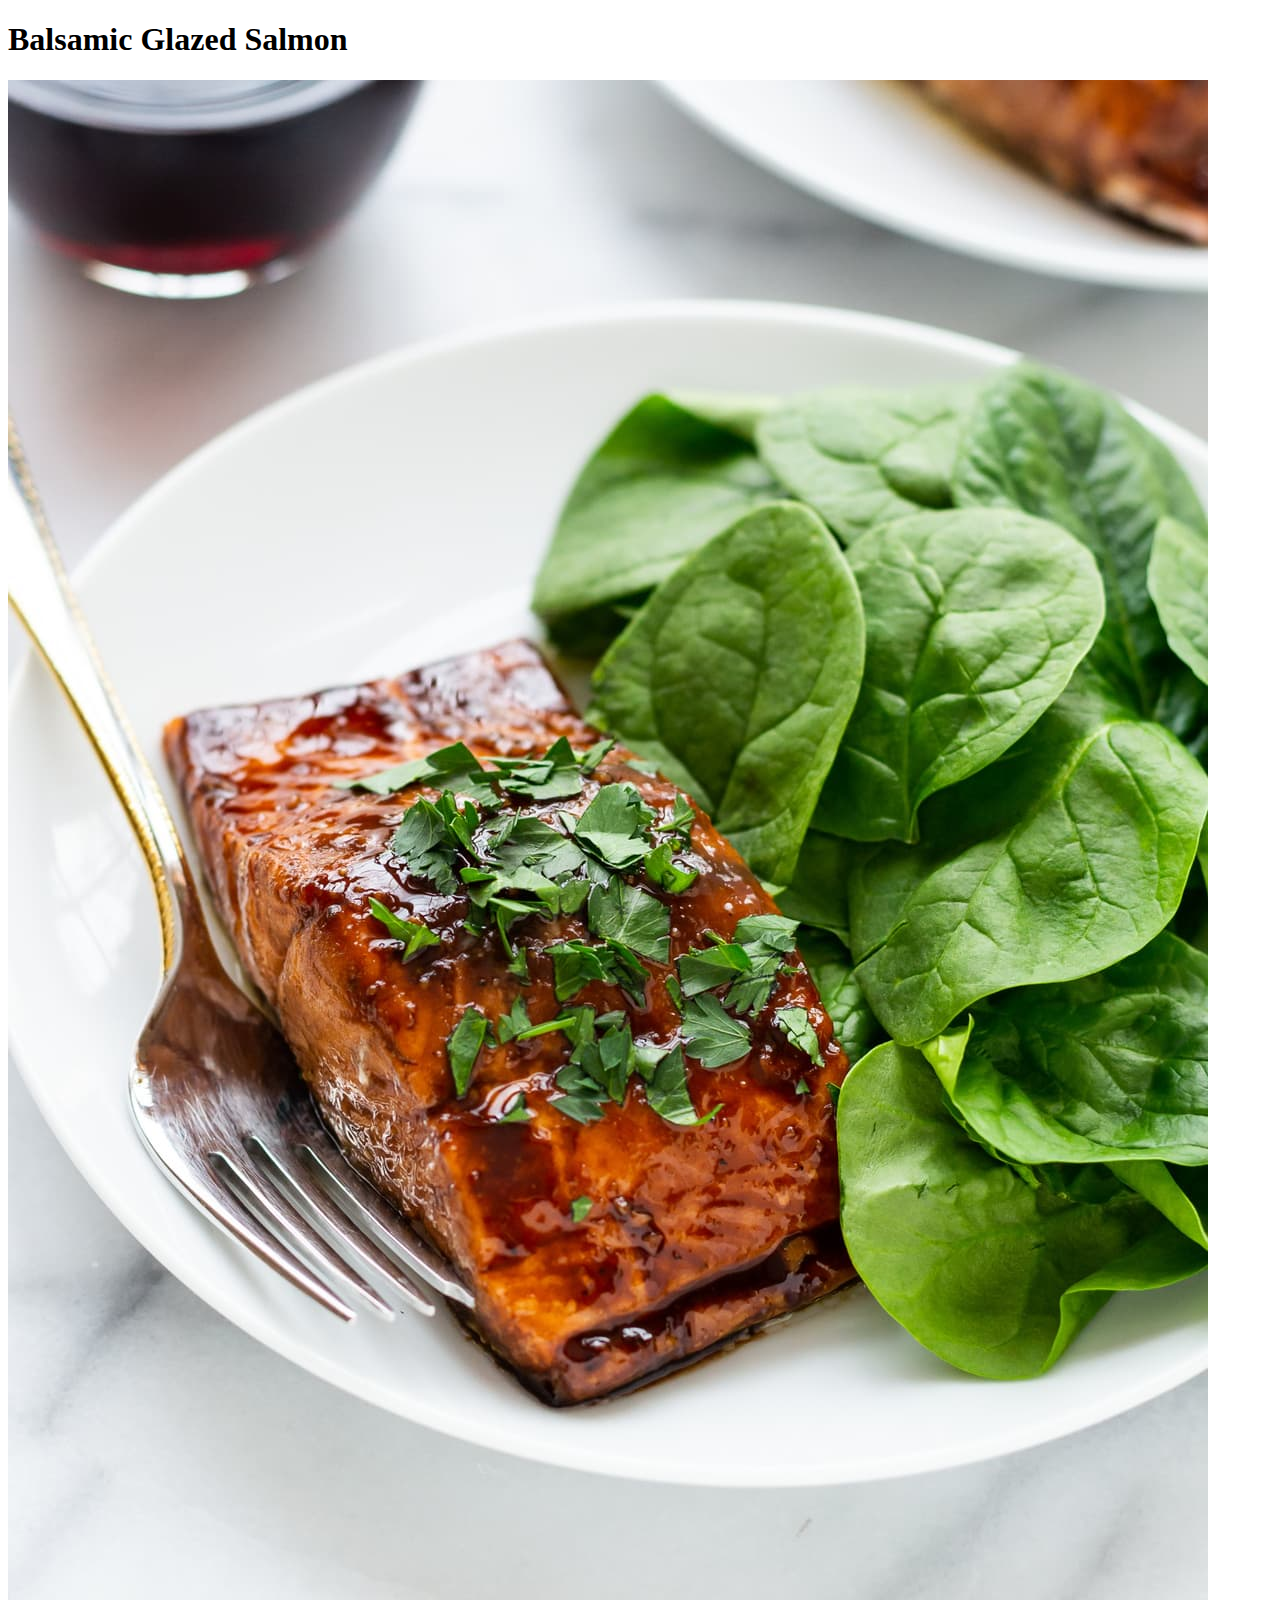
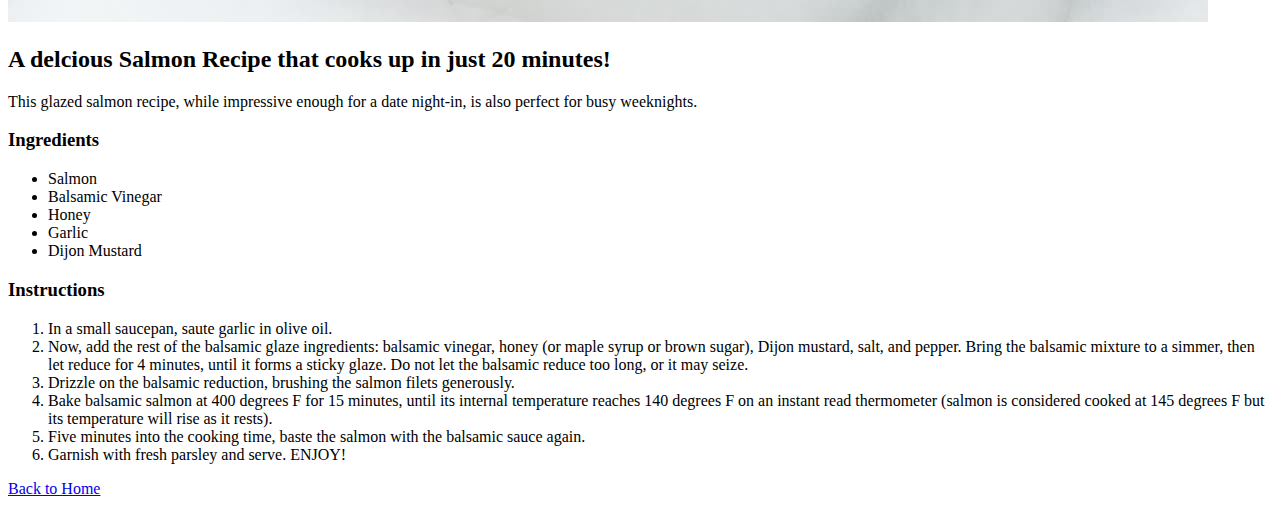
==== recipes/balsamic-glazed-salmon.html @ 47af5a81 "Made a website showing 3 recipes" ====
<!DOCTYPE html>
<html lang="en">

    <head>
        <meta charset="utf-8">
        <title>Balsamic Glazed Salmon Recipe</title>

    </head>


    <body>


        <h1>Balsamic Glazed Salmon</h1>
        <img src="../img/Perfect-Balsamic-Glazed-Salmon.-Easy-impessive-and-ready-in-20-minutes.jpg">

        <h2> A delcious Salmon Recipe that cooks up in just 20 minutes!</h2>

        <p>This glazed salmon recipe, while impressive enough for a date night-in, is also perfect for busy weeknights.</p>
        
        <h3>Ingredients</h3>
        <ul>
            <li>Salmon</li>
            <li>Balsamic Vinegar</li>
            <li>Honey</li>
            <li>Garlic</li>
            <li>Dijon Mustard</li>
        </ul>

        <h3>Instructions</h3>

        <ol>

            <li>In a small saucepan, saute garlic in olive oil.</li>
            <li>Now, add the rest of the balsamic glaze ingredients: balsamic vinegar, honey (or maple syrup or brown sugar), Dijon mustard, salt, and pepper. Bring the balsamic mixture to a simmer, then let reduce for 4 minutes, until it forms a sticky glaze. Do not let the balsamic reduce too long, or it may seize.</li>
            <li>Drizzle on the balsamic reduction, brushing the salmon filets generously.</li>
            <li>Bake balsamic salmon at 400 degrees F for 15 minutes, until its internal temperature reaches 140 degrees F on an instant read thermometer (salmon is considered cooked at 145 degrees F but its temperature will rise as it rests).</li>
            <li>Five minutes into the cooking time, baste the salmon with the balsamic sauce again.</li>
            <li>Garnish with fresh parsley and serve. ENJOY!</li>
        </ol>

        <a href="../index.html">Back to Home</a>
    </body>
</html>
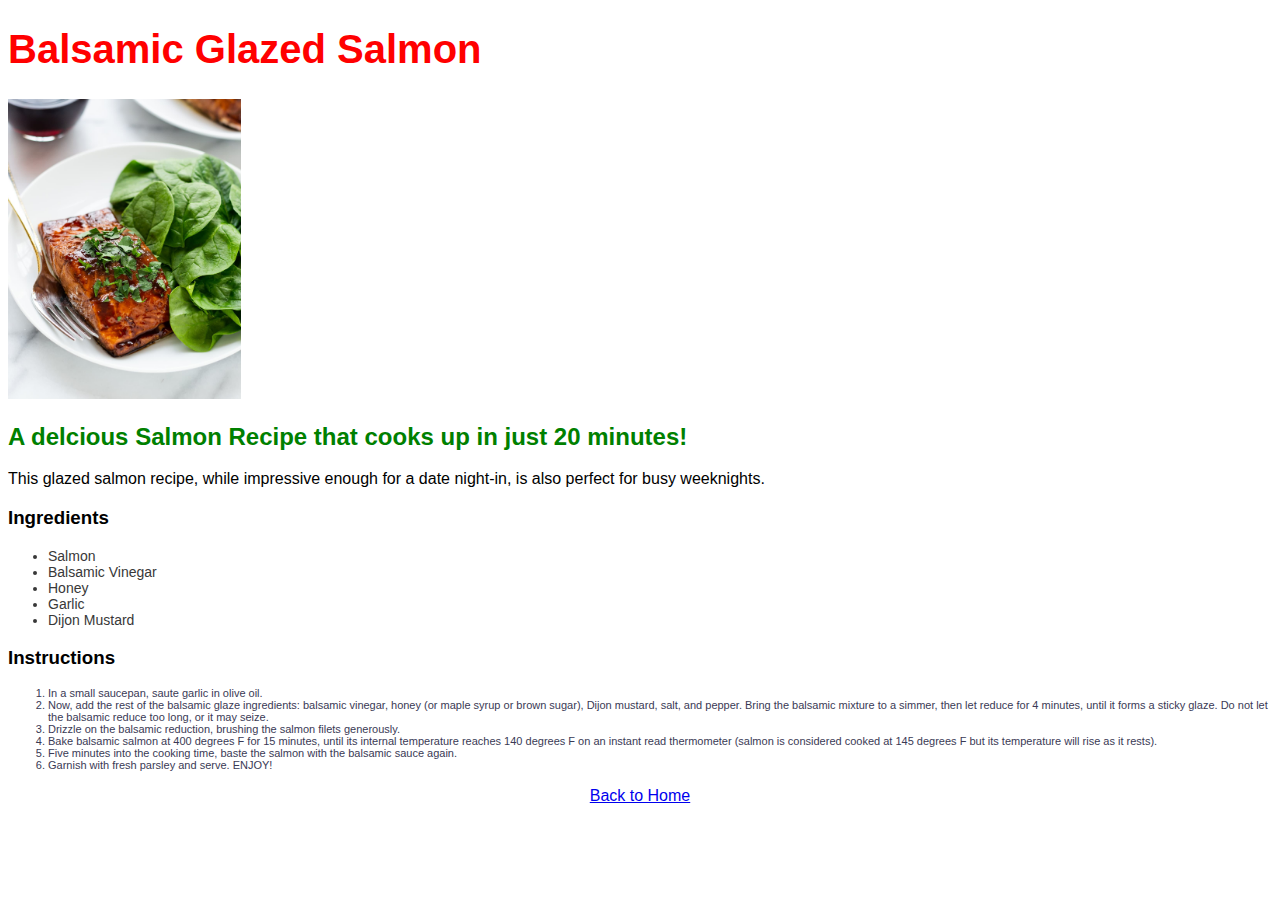
==== commit f881fee4: "Added CSS styling" ====
--- a/recipes/balsamic-glazed-salmon.html
+++ b/recipes/balsamic-glazed-salmon.html
@@ -3,6 +3,7 @@
 
     <head>
         <meta charset="utf-8">
+        <link rel="stylesheet" href="../style.css">
         <title>Balsamic Glazed Salmon Recipe</title>
 
     </head>
@@ -12,14 +13,14 @@
 
 
         <h1>Balsamic Glazed Salmon</h1>
-        <img src="../img/Perfect-Balsamic-Glazed-Salmon.-Easy-impessive-and-ready-in-20-minutes.jpg">
+        <img class="food" src="../img/Perfect-Balsamic-Glazed-Salmon.-Easy-impessive-and-ready-in-20-minutes.jpg">
 
         <h2> A delcious Salmon Recipe that cooks up in just 20 minutes!</h2>
 
         <p>This glazed salmon recipe, while impressive enough for a date night-in, is also perfect for busy weeknights.</p>
         
         <h3>Ingredients</h3>
-        <ul>
+        <ul class="ingredients">
             <li>Salmon</li>
             <li>Balsamic Vinegar</li>
             <li>Honey</li>
@@ -29,7 +30,7 @@
 
         <h3>Instructions</h3>
 
-        <ol>
+        <ol class="instructions">
 
             <li>In a small saucepan, saute garlic in olive oil.</li>
             <li>Now, add the rest of the balsamic glaze ingredients: balsamic vinegar, honey (or maple syrup or brown sugar), Dijon mustard, salt, and pepper. Bring the balsamic mixture to a simmer, then let reduce for 4 minutes, until it forms a sticky glaze. Do not let the balsamic reduce too long, or it may seize.</li>
@@ -39,6 +40,6 @@
             <li>Garnish with fresh parsley and serve. ENJOY!</li>
         </ol>
 
-        <a href="../index.html">Back to Home</a>
+        <p id="home"><a href="../index.html">Back to Home</a></p>
     </body>
 </html>
--- a/style.css
+++ b/style.css
@@ -0,0 +1,56 @@
+
+* {
+    font-family: 'Segoe UI', Tahoma, Verdana, sans-serif;
+}
+
+h1 {
+    font-weight: bold;
+    font-size: 40px;
+    color: red;
+
+
+}
+
+h2 {
+    color: green;
+    font-weight: 700;
+}
+.recipe-titles {
+
+    font-size: 32px;
+    color: rgb(0, 110, 255);
+}
+
+.food {
+    width: auto;
+    height: 300px;
+    align
+}
+
+
+ul {
+
+    text-align: center;
+}
+
+li {
+    /* list-style-type: none; */
+
+
+}
+
+.ingredients {
+    color: rgb(56, 56, 56);
+    font-size: 14px;
+    text-align: left;
+}
+
+.instructions {
+    color: rgb(58, 58, 85);
+    font-size: 11px;
+}
+
+#home {
+    text-align: center;
+
+}